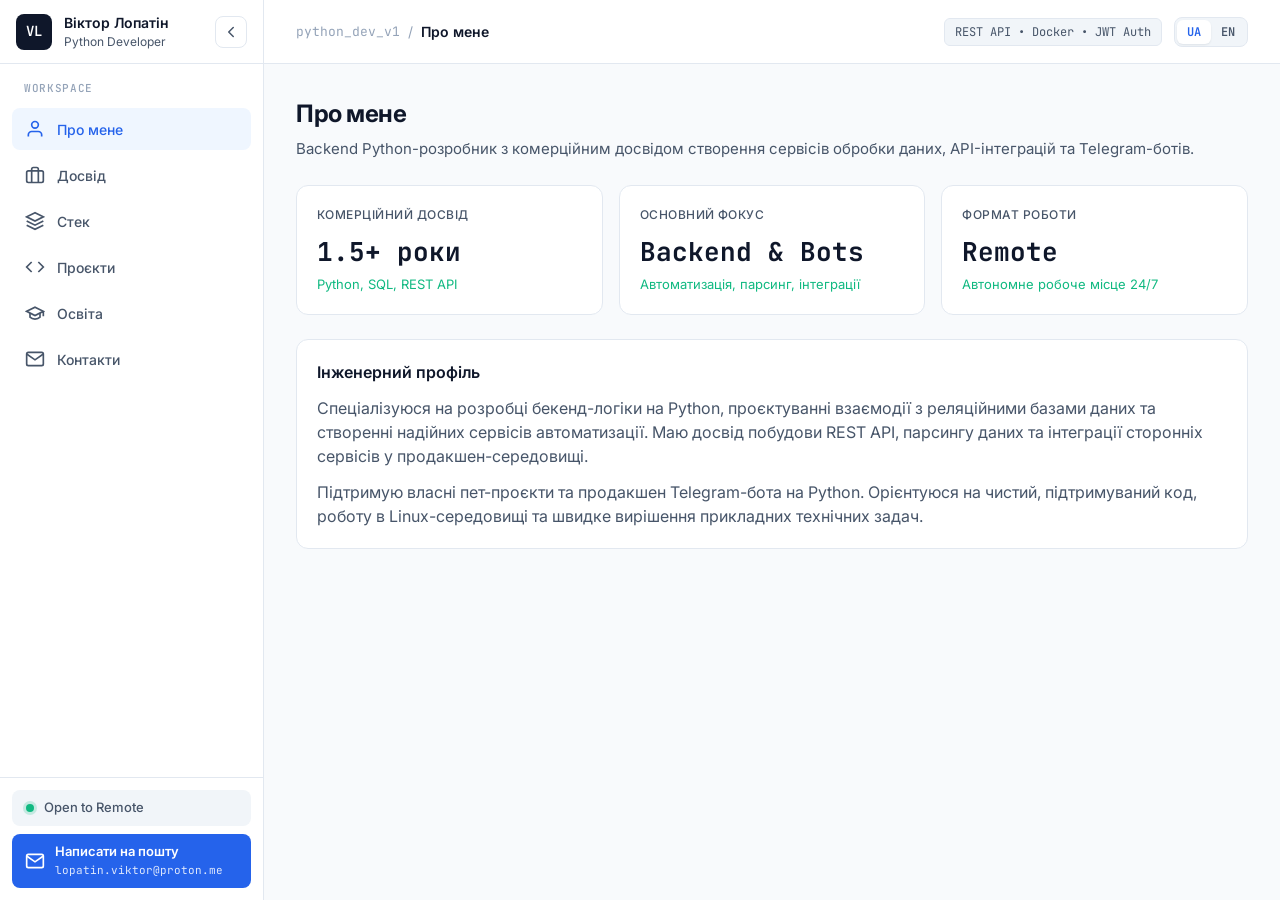
==== index.html @ fa0e1e38 "Add files via upload" ====
<!DOCTYPE html>
<html lang="uk">
<head>
  <meta charset="UTF-8">
  <meta name="viewport" content="width=device-width, initial-scale=1.0">
  <title>Віктор Лопатін — Python Developer</title>
  <link rel="preconnect" href="https://fonts.googleapis.com">
  <link rel="preconnect" href="https://fonts.gstatic.com" crossorigin>
  <link href="https://fonts.googleapis.com/css2?family=Inter:wght@400;500;600;700&family=JetBrains+Mono:wght@400;500&display=swap" rel="stylesheet">
  <link rel="stylesheet" href="style.css">
</head>
<body>
  <div class="app-layout">
    <!-- Затемнення фону при відкритому меню на мобільному -->
    <div class="sidebar-backdrop" id="sidebarBackdrop"></div>

    <!-- Бокова панель навігації (Sidebar) -->
    <aside class="sidebar" id="sidebar">
      <div class="sidebar-header">
        <div class="brand">
          <div class="brand-icon">VL</div>
          <div class="brand-info">
            <span class="brand-name" data-i18n="brand.name">Віктор Лопатін</span>
            <span class="brand-role" data-i18n="brand.role">Python Developer</span>
          </div>
        </div>
        <button class="toggle-btn" id="toggleSidebar" title="Згорнути / розгорнути меню" aria-label="Toggle sidebar">
          <svg width="18" height="18" viewBox="0 0 24 24" fill="none" stroke="currentColor" stroke-width="2" stroke-linecap="round" stroke-linejoin="round">
            <polyline points="15 18 9 12 15 6"></polyline>
          </svg>
        </button>
      </div>

      <nav class="sidebar-nav">
        <div class="nav-section-label">WORKSPACE</div>
        
        <a href="pages/about.html" class="nav-item active" data-page="pages/about.html" data-title-key="nav.about">
          <svg class="nav-icon" viewBox="0 0 24 24" fill="none" stroke="currentColor" stroke-width="2">
            <path d="M20 21v-2a4 4 0 0 0-4-4H8a4 4 0 0 0-4 4v2"></path>
            <circle cx="12" cy="7" r="4"></circle>
          </svg>
          <span class="nav-text" data-i18n="nav.about">Про мене</span>
        </a>

        <a href="pages/experience.html" class="nav-item" data-page="pages/experience.html" data-title-key="nav.experience">
          <svg class="nav-icon" viewBox="0 0 24 24" fill="none" stroke="currentColor" stroke-width="2">
            <rect x="2" y="7" width="20" height="14" rx="2" ry="2"></rect>
            <path d="M16 21V5a2 2 0 0 0-2-2h-4a2 2 0 0 0-2 2v16"></path>
          </svg>
          <span class="nav-text" data-i18n="nav.experience">Досвід</span>
        </a>

        <a href="pages/stack.html" class="nav-item" data-page="pages/stack.html" data-title-key="nav.stack">
          <svg class="nav-icon" viewBox="0 0 24 24" fill="none" stroke="currentColor" stroke-width="2">
            <polygon points="12 2 2 7 12 12 22 7 12 2"></polygon>
            <polyline points="2 17 12 22 22 17"></polyline>
            <polyline points="2 12 12 17 22 12"></polyline>
          </svg>
          <span class="nav-text" data-i18n="nav.stack">Стек</span>
        </a>

        <a href="pages/projects.html" class="nav-item" data-page="pages/projects.html" data-title-key="nav.projects">
          <svg class="nav-icon" viewBox="0 0 24 24" fill="none" stroke="currentColor" stroke-width="2">
            <polyline points="16 18 22 12 16 6"></polyline>
            <polyline points="8 6 2 12 8 18"></polyline>
          </svg>
          <span class="nav-text" data-i18n="nav.projects">Проєкти</span>
        </a>

        <a href="pages/education.html" class="nav-item" data-page="pages/education.html" data-title-key="nav.education">
          <svg class="nav-icon" viewBox="0 0 24 24" fill="none" stroke="currentColor" stroke-width="2">
            <path d="M22 10v6M2 10l10-5 10 5-10 5z"></path>
            <path d="M6 12v5c3 3 9 3 12 0v-5"></path>
          </svg>
          <span class="nav-text" data-i18n="nav.education">Освіта</span>
        </a>

        <a href="pages/contacts.html" class="nav-item" data-page="pages/contacts.html" data-title-key="nav.contacts">
          <svg class="nav-icon" viewBox="0 0 24 24" fill="none" stroke="currentColor" stroke-width="2">
            <path d="M4 4h16c1.1 0 2 .9 2 2v12c0 1.1-.9 2-2 2H4c-1.1 0-2-.9-2-2V6c0-1.1.9-2 2-2z"></path>
            <polyline points="22,6 12,13 2,6"></polyline>
          </svg>
          <span class="nav-text" data-i18n="nav.contacts">Контакти</span>
        </a>
      </nav>

      <div class="sidebar-footer">
        <div class="status-badge">
          <span class="status-dot"></span>
          <span class="nav-text" data-i18n="sidebar.status">Open to Remote</span>
        </div>

        <a href="mailto:lopatin.viktor@proton.me" class="email-cta" title="lopatin.viktor@proton.me">
          <svg class="nav-icon" viewBox="0 0 24 24" fill="none" stroke="currentColor" stroke-width="2">
            <path d="M4 4h16c1.1 0 2 .9 2 2v12c0 1.1-.9 2-2 2H4c-1.1 0-2-.9-2-2V6c0-1.1.9-2 2-2z"></path>
            <polyline points="22,6 12,13 2,6"></polyline>
          </svg>
          <div class="email-cta-text">
            <span class="email-cta-title" data-i18n="sidebar.emailBtn">Написати на пошту</span>
            <span class="email-cta-addr">lopatin.viktor@proton.me</span>
          </div>
        </a>
      </div>
    </aside>

    <!-- Основна робоча область -->
    <main class="main-wrapper">
      <header class="topbar">
        <div class="topbar-left">
          <button class="mobile-menu-btn" id="mobileMenuBtn" title="Меню" aria-label="Open menu">
            <svg width="20" height="20" viewBox="0 0 24 24" fill="none" stroke="currentColor" stroke-width="2" stroke-linecap="round" stroke-linejoin="round">
              <line x1="3" y1="6" x2="21" y2="6"></line>
              <line x1="3" y1="12" x2="21" y2="12"></line>
              <line x1="3" y1="18" x2="21" y2="18"></line>
            </svg>
          </button>

          <div class="breadcrumbs">
            <span class="crumb-root">python_dev_v1</span>
            <span class="crumb-sep">/</span>
            <span class="crumb-current" id="pageTitle">Про мене</span>
          </div>
        </div>

        <div class="topbar-actions">
          <span class="meta-tag" id="randomStackTag">Python • FastAPI • Kafka</span>
          <div class="lang-switcher" role="group" aria-label="Language switcher">
            <button class="lang-btn active" data-lang="uk">UA</button>
            <button class="lang-btn" data-lang="en">EN</button>
          </div>
        </div>
      </header>

      <div class="content-viewport">
        <div class="page-container" id="appContent"></div>
      </div>
    </main>
  </div>

  <script src="translations.js"></script>
  <script src="app.js"></script>
</body>
</html>
---- style.css ----
:root {
  --bg-app: #f8fafc;
  --bg-surface: #ffffff;
  --bg-subtle: #f1f5f9;
  --border-color: #e2e8f0;
  --text-primary: #0f172a;
  --text-secondary: #475569;
  --text-muted: #94a3b8;
  --accent: #2563eb;
  --accent-hover: #1d4ed8;
  --accent-light: #eff6ff;
  --success: #10b981;
  --sidebar-width: 264px;
  --sidebar-collapsed: 72px;
  --transition-speed: 0.3s;
  --ease-smooth: cubic-bezier(0.22, 1, 0.36, 1);
  --ease-fast-out: cubic-bezier(0.55, 0.05, 0.68, 0.19);
  --ease-long-in: cubic-bezier(0.16, 1, 0.3, 1);
}

* {
  box-sizing: border-box;
  margin: 0;
  padding: 0;
}

html,
body {
  font-family: 'Inter', -apple-system, BlinkMacSystemFont, sans-serif;
  background-color: var(--bg-app);
  color: var(--text-primary);
  line-height: 1.5;
  max-width: 100%;
  overflow-x: clip;
}

.app-layout {
  display: flex;
  min-height: 100vh;
  max-width: 100%;
}

.sidebar-backdrop {
  display: none;
}

/* --- SIDEBAR --- */
.sidebar {
  width: var(--sidebar-width);
  background: var(--bg-surface);
  border-right: 1px solid var(--border-color);
  display: flex;
  flex-direction: column;
  position: fixed;
  top: 0;
  left: 0;
  bottom: 0;
  z-index: 120;
  transition: width var(--transition-speed) var(--ease-smooth), transform var(--transition-speed) var(--ease-smooth);
  overflow: hidden;
}

.sidebar.collapsed {
  width: var(--sidebar-collapsed);
}

.sidebar-header {
  height: 64px;
  padding: 0 16px;
  display: flex;
  align-items: center;
  justify-content: space-between;
  border-bottom: 1px solid var(--border-color);
  transition: padding var(--transition-speed) var(--ease-smooth);
}

.sidebar.collapsed .sidebar-header {
  padding: 0;
  justify-content: center;
}

.brand {
  display: flex;
  align-items: center;
  gap: 12px;
  overflow: hidden;
  white-space: nowrap;
  max-width: 190px;
  opacity: 1;
  transition: max-width var(--transition-speed) var(--ease-smooth), opacity 0.2s ease;
}

.sidebar.collapsed .brand {
  max-width: 0;
  opacity: 0;
  pointer-events: none;
}

.brand-icon {
  min-width: 36px;
  height: 36px;
  border-radius: 8px;
  background: var(--text-primary);
  color: #fff;
  font-family: 'JetBrains Mono', monospace;
  font-weight: 600;
  font-size: 14px;
  display: flex;
  align-items: center;
  justify-content: center;
}

.brand-info {
  display: flex;
  flex-direction: column;
}

.brand-name {
  font-size: 14px;
  font-weight: 600;
  color: var(--text-primary);
}

.brand-role {
  font-size: 12px;
  color: var(--text-secondary);
}

.toggle-btn {
  min-width: 32px;
  width: 32px;
  height: 32px;
  border-radius: 8px;
  border: 1px solid var(--border-color);
  background: var(--bg-surface);
  color: var(--text-secondary);
  cursor: pointer;
  display: flex;
  align-items: center;
  justify-content: center;
  transition: background 0.2s ease, color 0.2s ease, transform var(--transition-speed) var(--ease-smooth);
}

.toggle-btn:hover {
  background: var(--bg-subtle);
  color: var(--text-primary);
}

.sidebar.collapsed .toggle-btn {
  transform: rotate(180deg);
}

/* --- NAVIGATION --- */
.sidebar-nav {
  padding: 16px 12px;
  flex: 1;
  display: flex;
  flex-direction: column;
  gap: 4px;
  overflow-y: auto;
}

.nav-section-label {
  font-family: 'JetBrains Mono', monospace;
  font-size: 11px;
  font-weight: 500;
  color: var(--text-muted);
  padding: 0 12px 8px;
  letter-spacing: 0.06em;
  white-space: nowrap;
  height: 24px;
  overflow: hidden;
  transition: opacity 0.2s ease, height 0.25s ease, padding 0.25s ease;
}

.sidebar.collapsed .nav-section-label {
  opacity: 0;
  height: 0;
  padding: 0;
}

.nav-item {
  display: flex;
  align-items: center;
  gap: 12px;
  height: 42px;
  padding: 0 13px;
  border-radius: 8px;
  color: var(--text-secondary);
  text-decoration: none;
  font-size: 14px;
  font-weight: 500;
  white-space: nowrap;
  transition: background 0.2s ease, color 0.2s ease, gap var(--transition-speed) var(--ease-smooth);
}

.sidebar.collapsed .nav-item {
  gap: 0;
  justify-content: center;
  padding: 0;
}

.nav-item:hover {
  background: var(--bg-subtle);
  color: var(--text-primary);
}

.nav-item.active {
  background: var(--accent-light);
  color: var(--accent);
}

.nav-icon {
  min-width: 20px;
  width: 20px;
  height: 20px;
  flex-shrink: 0;
}

.nav-text {
  overflow: hidden;
  max-width: 180px;
  opacity: 1;
  transition: max-width var(--transition-speed) var(--ease-smooth), opacity 0.2s ease;
}

.sidebar.collapsed .nav-text {
  max-width: 0;
  opacity: 0;
  pointer-events: none;
}

/* --- SIDEBAR FOOTER --- */
.sidebar-footer {
  padding: 12px;
  border-top: 1px solid var(--border-color);
  display: flex;
  flex-direction: column;
  gap: 8px;
}

.status-badge {
  display: flex;
  align-items: center;
  gap: 10px;
  height: 36px;
  padding: 0 14px;
  background: var(--bg-subtle);
  border-radius: 8px;
  font-size: 13px;
  font-weight: 500;
  color: var(--text-secondary);
  white-space: nowrap;
  transition: gap var(--transition-speed) var(--ease-smooth);
}

.sidebar.collapsed .status-badge {
  gap: 0;
  justify-content: center;
  padding: 0;
}

.status-dot {
  min-width: 8px;
  width: 8px;
  height: 8px;
  border-radius: 50%;
  background: var(--success);
  box-shadow: 0 0 0 3px rgba(16, 185, 129, 0.2);
  flex-shrink: 0;
}

.email-cta {
  display: flex;
  align-items: center;
  gap: 10px;
  padding: 10px 13px;
  background: var(--accent);
  color: #ffffff;
  text-decoration: none;
  border-radius: 8px;
  white-space: nowrap;
  transition: background 0.2s ease, gap var(--transition-speed) var(--ease-smooth);
}

.email-cta:hover {
  background: var(--accent-hover);
}

.sidebar.collapsed .email-cta {
  gap: 0;
  justify-content: center;
  padding: 0;
  height: 42px;
}

.email-cta-text {
  display: flex;
  flex-direction: column;
  overflow: hidden;
  max-width: 190px;
  opacity: 1;
  transition: max-width var(--transition-speed) var(--ease-smooth), opacity 0.2s ease;
}

.sidebar.collapsed .email-cta-text {
  max-width: 0;
  opacity: 0;
  pointer-events: none;
}

.email-cta-title {
  font-size: 13px;
  font-weight: 600;
  line-height: 1.2;
}

.email-cta-addr {
  font-family: 'JetBrains Mono', monospace;
  font-size: 11px;
  opacity: 0.85;
  margin-top: 2px;
}

/* --- MAIN CONTENT & TOPBAR --- */
.main-wrapper {
  flex: 1;
  min-width: 0;
  max-width: 100%;
  margin-left: var(--sidebar-width);
  display: flex;
  flex-direction: column;
  transition: margin-left var(--transition-speed) var(--ease-smooth);
}

.sidebar.collapsed ~ .main-wrapper {
  margin-left: var(--sidebar-collapsed);
}

.topbar {
  height: 64px;
  background: rgba(255, 255, 255, 0.9);
  backdrop-filter: blur(8px);
  border-bottom: 1px solid var(--border-color);
  padding: 0 32px;
  display: flex;
  align-items: center;
  justify-content: space-between;
  gap: 12px;
  position: sticky;
  top: 0;
  z-index: 50;
}

.topbar-left {
  display: flex;
  align-items: center;
  gap: 10px;
  min-width: 0;
}

.mobile-menu-btn {
  display: none;
  min-width: 36px;
  width: 36px;
  height: 36px;
  border-radius: 8px;
  border: 1px solid var(--border-color);
  background: var(--bg-surface);
  color: var(--text-primary);
  cursor: pointer;
  align-items: center;
  justify-content: center;
  flex-shrink: 0;
}

.mobile-menu-btn:hover {
  background: var(--bg-subtle);
}

.breadcrumbs {
  display: flex;
  align-items: center;
  gap: 8px;
  font-size: 14px;
  min-width: 0;
}

.crumb-root {
  font-family: 'JetBrains Mono', monospace;
  color: var(--text-muted);
  font-size: 13px;
  flex-shrink: 0;
}

.crumb-sep {
  color: var(--text-muted);
  flex-shrink: 0;
}

.crumb-current {
  font-weight: 600;
  color: var(--text-primary);
  white-space: nowrap;
  overflow: hidden;
  text-overflow: ellipsis;
}

.topbar-actions {
  display: flex;
  align-items: center;
  gap: 12px;
  flex-shrink: 0;
}

/* Плавний вжух-вжууух для плашки скілів */
.meta-tag {
  font-family: 'JetBrains Mono', monospace;
  font-size: 12px;
  padding: 4px 10px;
  background: var(--bg-subtle);
  border: 1px solid var(--border-color);
  border-radius: 6px;
  color: var(--text-secondary);
  white-space: nowrap;
  opacity: 1;
  transform: translateX(0) scale(1);
  transition: opacity 0.52s var(--ease-long-in), transform 0.58s var(--ease-long-in);
  will-change: opacity, transform;
}

.meta-tag.tag-fading {
  opacity: 0;
  transform: translateX(-12px) scale(0.97);
  transition: opacity 0.18s var(--ease-fast-out), transform 0.2s var(--ease-fast-out);
}

.meta-tag.tag-prepare {
  opacity: 0;
  transform: translateX(14px) scale(0.97);
  transition: none;
}

/* --- LANGUAGE SWITCHER --- */
.lang-switcher {
  display: inline-flex;
  background: var(--bg-subtle);
  border: 1px solid var(--border-color);
  border-radius: 8px;
  padding: 2px;
  flex-shrink: 0;
}

.lang-btn {
  font-family: 'JetBrains Mono', monospace;
  font-size: 12px;
  font-weight: 600;
  padding: 4px 10px;
  border: none;
  border-radius: 6px;
  background: transparent;
  color: var(--text-secondary);
  cursor: pointer;
  transition: all 0.2s ease;
}

.lang-btn:hover {
  color: var(--text-primary);
}

.lang-btn.active {
  background: var(--bg-surface);
  color: var(--accent);
  box-shadow: 0 1px 2px rgba(15, 23, 42, 0.08);
}

.content-viewport {
  padding: 32px;
  max-width: 1120px;
  width: 100%;
  min-width: 0;
  margin: 0 auto;
}

/* Плавна анімація переходу між сторінками: швидкий "вжух" на вихід, довгий м'який "вжууух" на вхід */
.page-container {
  width: 100%;
  max-width: 100%;
  opacity: 1;
  transform: translateX(0);
  transition: opacity 0.52s var(--ease-long-in), transform 0.62s var(--ease-long-in);
  will-change: opacity, transform;
}

.page-container.page-exit {
  opacity: 0;
  transform: translateX(-14px);
  transition: opacity 0.18s var(--ease-fast-out), transform 0.2s var(--ease-fast-out);
}

.page-container.page-enter {
  opacity: 0;
  transform: translateX(16px);
  transition: none;
}

/* --- DASHBOARD UI COMPONENTS --- */
.page-header {
  margin-bottom: 24px;
}

.page-header h1 {
  font-size: 24px;
  font-weight: 700;
  letter-spacing: -0.02em;
  margin-bottom: 6px;
  overflow-wrap: anywhere;
}

.page-header p {
  color: var(--text-secondary);
  font-size: 15px;
  overflow-wrap: anywhere;
}

.kpi-grid {
  display: grid;
  grid-template-columns: repeat(auto-fit, minmax(220px, 1fr));
  gap: 16px;
  margin-bottom: 24px;
}

.card {
  background: var(--bg-surface);
  border: 1px solid var(--border-color);
  border-radius: 12px;
  padding: 20px;
  min-width: 0;
  max-width: 100%;
  overflow-wrap: anywhere;
}

.card.placeholder-card {
  border-style: dashed;
  background: #fcfdff;
}

.kpi-label {
  font-size: 12px;
  font-weight: 500;
  color: var(--text-secondary);
  text-transform: uppercase;
  letter-spacing: 0.04em;
  margin-bottom: 8px;
}

.kpi-value {
  font-family: 'JetBrains Mono', monospace;
  font-size: 26px;
  font-weight: 700;
  color: var(--text-primary);
}

.kpi-sub {
  font-size: 13px;
  color: var(--success);
  margin-top: 4px;
}

.grid-2 {
  display: grid;
  grid-template-columns: repeat(auto-fit, minmax(300px, 1fr));
  gap: 20px;
}

.card-title {
  font-size: 16px;
  font-weight: 600;
  margin-bottom: 12px;
  display: flex;
  align-items: center;
  justify-content: space-between;
  gap: 8px;
  flex-wrap: wrap;
}

.badge {
  font-family: 'JetBrains Mono', monospace;
  font-size: 11px;
  padding: 3px 8px;
  border-radius: 6px;
  background: var(--accent-light);
  color: var(--accent);
  font-weight: 500;
  max-width: 100%;
}

.badge.live {
  background: #ecfdf5;
  color: #059669;
}

.status-note {
  margin-top: 14px;
  padding-top: 12px;
  border-top: 1px solid var(--border-color);
  font-family: 'JetBrains Mono', monospace;
  font-size: 12px;
  color: var(--text-muted);
}

.tag-list {
  display: flex;
  flex-wrap: wrap;
  gap: 8px;
  margin-top: 12px;
}

.skill-tag {
  font-size: 13px;
  padding: 5px 12px;
  background: var(--bg-subtle);
  border: 1px solid var(--border-color);
  border-radius: 6px;
  color: var(--text-primary);
  font-weight: 500;
  max-width: 100%;
  overflow-wrap: anywhere;
}

/* --- МОБІЛЬНА АДАПТАЦІЯ --- */
@media (max-width: 768px) {
  .meta-tag,
  .crumb-root,
  .crumb-sep,
  .toggle-btn {
    display: none;
  }

  .mobile-menu-btn {
    display: flex;
  }

  /* На мобілках сайдбар завжди розгорнутий по ширині та прихований за межами екрану */
  .sidebar,
  .sidebar.collapsed {
    width: min(280px, 82vw);
    transform: translateX(-100%);
    box-shadow: 0 10px 30px rgba(15, 23, 42, 0.14);
  }

  .sidebar.mobile-open,
  .sidebar.collapsed.mobile-open {
    transform: translateX(0);
  }

  /* Повертаємо нормальний вигляд елементів усередині мобільного меню навіть якщо до цього було .collapsed */
  .sidebar.collapsed .brand {
    max-width: 190px;
    opacity: 1;
    pointer-events: auto;
  }

  .sidebar.collapsed .nav-section-label {
    opacity: 1;
    height: 24px;
    padding: 0 12px 8px;
  }

  .sidebar.collapsed .nav-item {
    gap: 12px;
    justify-content: flex-start;
    padding: 0 13px;
  }

  .sidebar.collapsed .nav-text {
    max-width: 180px;
    opacity: 1;
    pointer-events: auto;
  }

  .sidebar.collapsed .status-badge {
    gap: 10px;
    justify-content: flex-start;
    padding: 0 14px;
  }

  .sidebar.collapsed .email-cta {
    gap: 10px;
    justify-content: flex-start;
    padding: 10px 13px;
    height: auto;
  }

  .sidebar.collapsed .email-cta-text {
    max-width: 190px;
    opacity: 1;
    pointer-events: auto;
  }

  .sidebar-backdrop {
    display: block;
    position: fixed;
    inset: 0;
    background: rgba(15, 23, 42, 0.35);
    backdrop-filter: blur(2px);
    z-index: 110;
    opacity: 0;
    pointer-events: none;
    transition: opacity 0.25s ease;
  }

  .sidebar-backdrop.active {
    opacity: 1;
    pointer-events: auto;
  }

  .main-wrapper,
  .sidebar.collapsed ~ .main-wrapper {
    margin-left: 0;
  }

  .topbar {
    padding: 0 14px;
  }

  .content-viewport {
    padding: 18px 14px;
  }

  .kpi-grid,
  .grid-2 {
    grid-template-columns: 1fr;
    gap: 14px;
  }

  .card {
    padding: 16px;
  }

  .page-header h1 {
    font-size: 21px;
  }
}
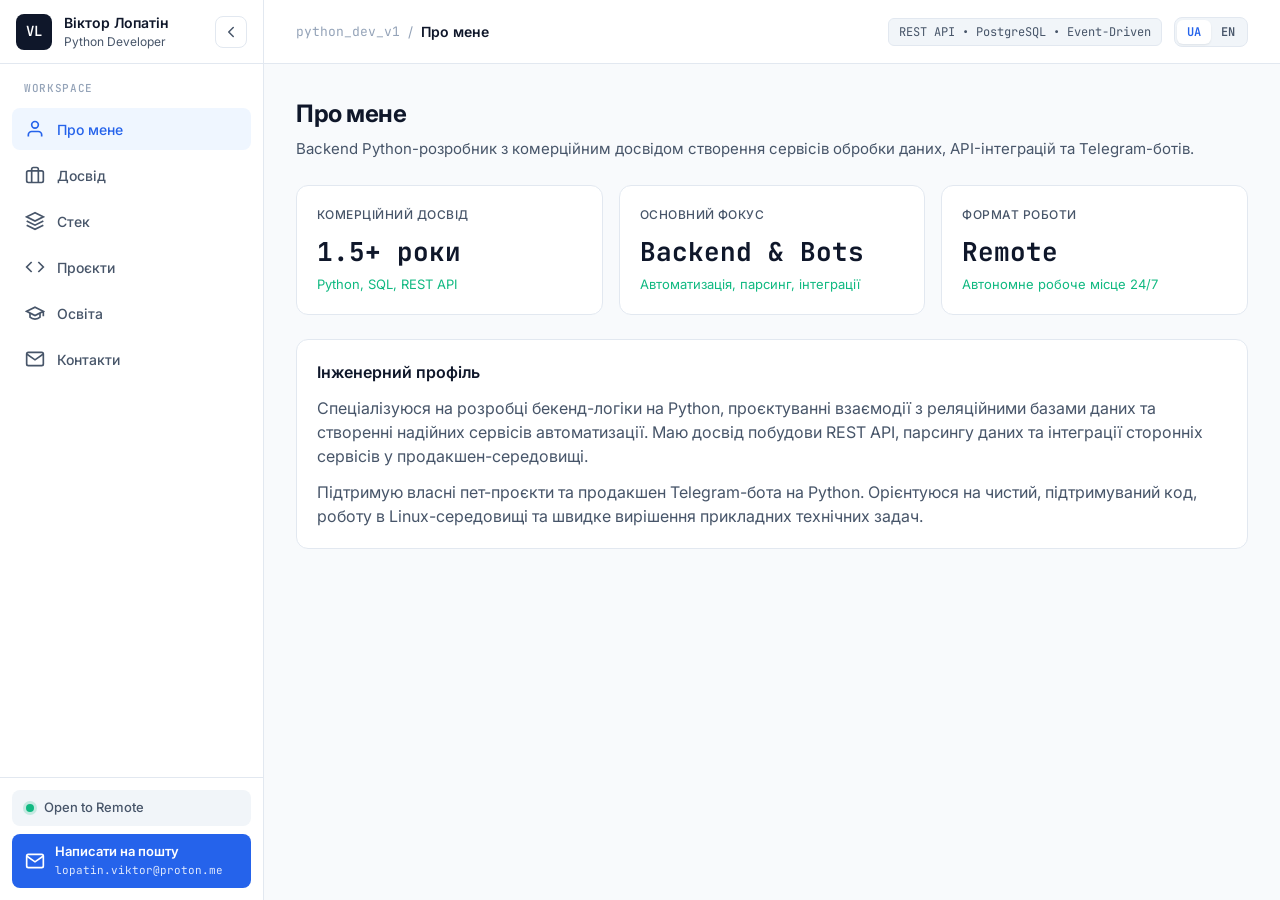
==== commit 422c30a2: "Fix title spelling in index.html" ====
--- a/index.html
+++ b/index.html
@@ -3,7 +3,7 @@
 <head>
   <meta charset="UTF-8">
   <meta name="viewport" content="width=device-width, initial-scale=1.0">
-  <title>Віктор Лопатін — Python Developer</title>
+  <title>Viktor Lopatin — Python Developer</title>
   <link rel="preconnect" href="https://fonts.googleapis.com">
   <link rel="preconnect" href="https://fonts.gstatic.com" crossorigin>
   <link href="https://fonts.googleapis.com/css2?family=Inter:wght@400;500;600;700&family=JetBrains+Mono:wght@400;500&display=swap" rel="stylesheet">
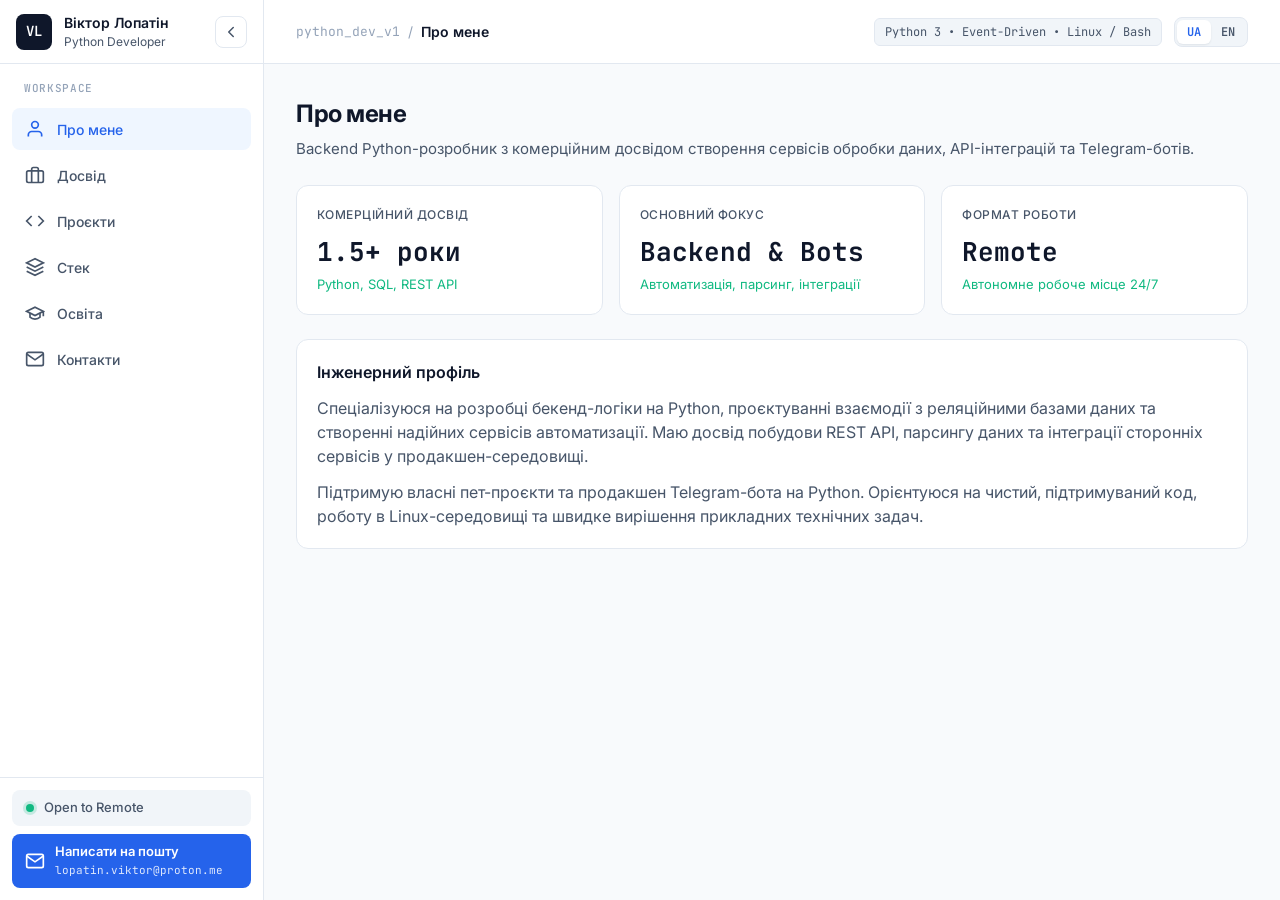
==== commit e50fdb69: "feat: Add project stack preview feature with new styles and scripts - Introduced a new image for Lit" ====
--- a/index.html
+++ b/index.html
@@ -8,6 +8,7 @@
   <link rel="preconnect" href="https://fonts.gstatic.com" crossorigin>
   <link href="https://fonts.googleapis.com/css2?family=Inter:wght@400;500;600;700&family=JetBrains+Mono:wght@400;500&display=swap" rel="stylesheet">
   <link rel="stylesheet" href="style.css">
+  <link rel="stylesheet" href="project-stack-preview.css"> 
 </head>
 <body>
   <div class="app-layout">
@@ -50,6 +51,14 @@
           <span class="nav-text" data-i18n="nav.experience">Досвід</span>
         </a>
 
+        <a href="pages/projects.html" class="nav-item" data-page="pages/projects.html" data-title-key="nav.projects">
+          <svg class="nav-icon" viewBox="0 0 24 24" fill="none" stroke="currentColor" stroke-width="2">
+            <polyline points="16 18 22 12 16 6"></polyline>
+            <polyline points="8 6 2 12 8 18"></polyline>
+          </svg>
+          <span class="nav-text" data-i18n="nav.projects">Проєкти</span>
+        </a>
+
         <a href="pages/stack.html" class="nav-item" data-page="pages/stack.html" data-title-key="nav.stack">
           <svg class="nav-icon" viewBox="0 0 24 24" fill="none" stroke="currentColor" stroke-width="2">
             <polygon points="12 2 2 7 12 12 22 7 12 2"></polygon>
@@ -57,14 +66,6 @@
             <polyline points="2 12 12 17 22 12"></polyline>
           </svg>
           <span class="nav-text" data-i18n="nav.stack">Стек</span>
-        </a>
-
-        <a href="pages/projects.html" class="nav-item" data-page="pages/projects.html" data-title-key="nav.projects">
-          <svg class="nav-icon" viewBox="0 0 24 24" fill="none" stroke="currentColor" stroke-width="2">
-            <polyline points="16 18 22 12 16 6"></polyline>
-            <polyline points="8 6 2 12 8 18"></polyline>
-          </svg>
-          <span class="nav-text" data-i18n="nav.projects">Проєкти</span>
         </a>
 
         <a href="pages/education.html" class="nav-item" data-page="pages/education.html" data-title-key="nav.education">
@@ -138,6 +139,8 @@
   </div>
 
   <script src="translations.js"></script>
+  <script src="projects-data.js"></script>
   <script src="app.js"></script>
+  <script src="project-stack-preview.js"></script>
 </body>
 </html>
--- a/style.css
+++ b/style.css
@@ -628,6 +628,203 @@
   overflow-wrap: anywhere;
 }
 
+/* --- PROJECTS GRID & CARDS --- */
+.projects-grid {
+  display: grid;
+  grid-template-columns: repeat(auto-fill, minmax(300px, 1fr));
+  gap: 20px;
+}
+
+.project-card {
+  background: var(--bg-surface);
+  border: 1px solid var(--border-color);
+  border-radius: 12px;
+  overflow: hidden;
+  display: flex;
+  flex-direction: column;
+  cursor: pointer;
+  transition: transform 0.25s var(--ease-smooth), border-color 0.2s ease, box-shadow 0.25s ease;
+}
+
+.project-card:hover {
+  transform: translateY(-3px);
+  border-color: #cbd5e1;
+  box-shadow: 0 10px 24px rgba(15, 23, 42, 0.06);
+}
+
+.project-thumb {
+  width: 100%;
+  height: 170px;
+  background: var(--bg-subtle);
+  border-bottom: 1px solid var(--border-color);
+  display: flex;
+  align-items: center;
+  justify-content: center;
+  overflow: hidden;
+}
+
+.project-thumb img {
+  width: 100%;
+  height: 100%;
+  object-fit: cover;
+  display: block;
+}
+
+.project-thumb-placeholder {
+  font-family: 'JetBrains Mono', monospace;
+  font-size: 12px;
+  color: var(--text-muted);
+  padding: 12px;
+  text-align: center;
+}
+
+.project-body {
+  padding: 18px 20px 20px;
+  display: flex;
+  flex-direction: column;
+  flex: 1;
+  gap: 10px;
+}
+
+.project-title {
+  font-size: 17px;
+  font-weight: 600;
+  color: var(--text-primary);
+}
+
+.project-desc {
+  font-size: 14px;
+  color: var(--text-secondary);
+  line-height: 1.5;
+  flex: 1;
+  overflow-wrap: anywhere;
+}
+
+.project-card .tag-list {
+  margin-top: 6px;
+}
+
+/* --- PROJECT DETAIL VIEW --- */
+.project-detail-top {
+  display: flex;
+  align-items: center;
+  justify-content: space-between;
+  gap: 12px;
+  flex-wrap: wrap;
+  margin-bottom: 20px;
+}
+
+.back-btn {
+  display: inline-flex;
+  align-items: center;
+  gap: 6px;
+  padding: 8px 14px;
+  border-radius: 8px;
+  border: 1px solid var(--border-color);
+  background: var(--bg-surface);
+  color: var(--text-primary);
+  font-size: 14px;
+  font-weight: 500;
+  cursor: pointer;
+  transition: background 0.2s ease, border-color 0.2s ease;
+}
+
+.back-btn:hover {
+  background: var(--bg-subtle);
+}
+
+.project-links {
+  display: flex;
+  gap: 10px;
+  flex-wrap: wrap;
+}
+
+.link-pill {
+  display: inline-flex;
+  align-items: center;
+  gap: 6px;
+  padding: 8px 14px;
+  border-radius: 8px;
+  font-size: 13px;
+  font-weight: 600;
+  text-decoration: none;
+  background: var(--accent);
+  color: #ffffff;
+  transition: background 0.2s ease;
+}
+
+.link-pill:hover {
+  background: var(--accent-hover);
+}
+
+.link-pill.secondary {
+  background: var(--bg-surface);
+  color: var(--text-primary);
+  border: 1px solid var(--border-color);
+}
+
+.link-pill.secondary:hover {
+  background: var(--bg-subtle);
+}
+
+.project-hero-split {
+  display: grid;
+  grid-template-columns: minmax(260px, 340px) 1fr;
+  gap: 24px;
+  align-items: center;
+  padding-bottom: 20px;
+  border-bottom: 1px solid var(--border-color);
+}
+
+.project-hero-split.no-image {
+  grid-template-columns: 1fr;
+}
+
+.project-detail-img {
+  width: 100%;
+  max-height: 240px;
+  object-fit: cover;
+  border-radius: 10px;
+  border: 1px solid var(--border-color);
+  display: block;
+}
+
+.project-overview-box {
+  display: flex;
+  flex-direction: column;
+  gap: 8px;
+}
+
+.project-overview-label {
+  font-family: 'JetBrains Mono', monospace;
+  font-size: 11px;
+  font-weight: 600;
+  text-transform: uppercase;
+  letter-spacing: 0.06em;
+  color: var(--accent);
+}
+
+.project-overview-text {
+  color: var(--text-secondary);
+  font-size: 15px;
+  line-height: 1.65;
+  max-width: 62ch;
+}
+
+.project-detail-below {
+  padding-top: 18px;
+}
+
+.highlights-list {
+  padding-left: 20px;
+  color: var(--text-secondary);
+  font-size: 14px;
+  display: flex;
+  flex-direction: column;
+  gap: 8px;
+  margin-top: 8px;
+}
+
 /* --- МОБІЛЬНА АДАПТАЦІЯ --- */
 @media (max-width: 768px) {
   .meta-tag,
@@ -729,11 +926,21 @@
   }
 
   .kpi-grid,
-  .grid-2 {
+  .grid-2,
+  .projects-grid,
+  .project-hero-split {
     grid-template-columns: 1fr;
     gap: 14px;
   }
 
+  .project-thumb {
+    height: 150px;
+  }
+
+  .project-detail-img {
+    max-height: 220px;
+  }
+
   .card {
     padding: 16px;
   }
@@ -741,4 +948,15 @@
   .page-header h1 {
     font-size: 21px;
   }
+}
+
+.card {
+  background: var(--bg-surface);
+  border: 1px solid var(--border-color);
+  border-radius: 12px;
+  padding: 20px;
+  min-width: 0;
+  max-width: 100%;
+  overflow: visible;
+  overflow-wrap: anywhere;
 }
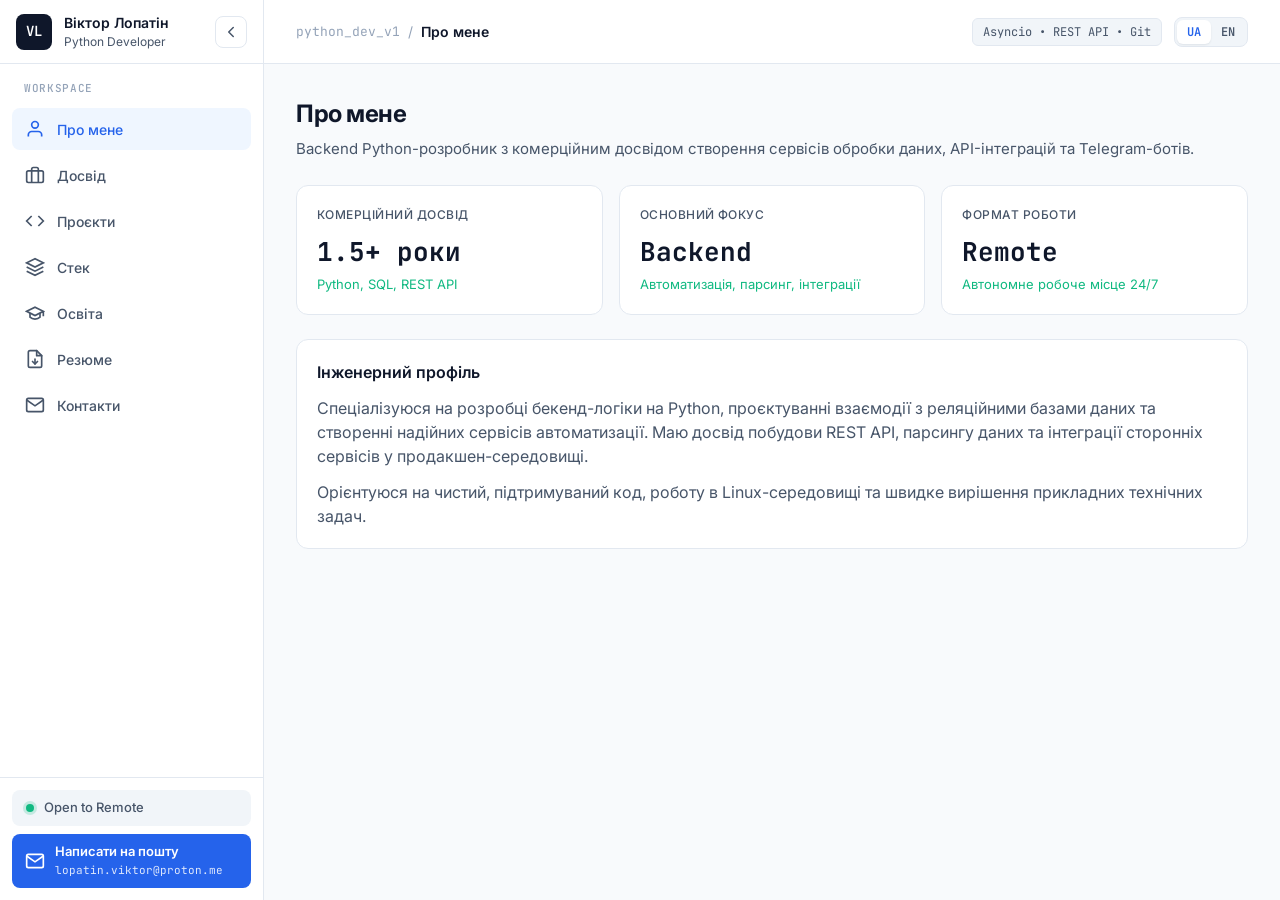
==== commit 6d343879: "feat: Add resume section with download and preview options in both Ukrainian and English" ====
--- a/index.html
+++ b/index.html
@@ -76,6 +76,16 @@
           <span class="nav-text" data-i18n="nav.education">Освіта</span>
         </a>
 
+        <a href="#resume" class="nav-item" data-page="pages/resume.html" data-title-key="nav.resume">
+          <svg class="nav-icon" viewBox="0 0 24 24" fill="none" stroke="currentColor" stroke-width="2" stroke-linecap="round" stroke-linejoin="round">
+            <path d="M14 2H6a2 2 0 0 0-2 2v16a2 2 0 0 0 2 2h12a2 2 0 0 0 2-2V8z"></path>
+            <polyline points="14 2 14 8 20 8"></polyline>
+            <path d="M12 18v-6"></path>
+            <path d="m9 15 3 3 3-3"></path>
+          </svg>
+          <span class="nav-text" data-i18n="nav.resume">Резюме</span>
+        </a>
+
         <a href="pages/contacts.html" class="nav-item" data-page="pages/contacts.html" data-title-key="nav.contacts">
           <svg class="nav-icon" viewBox="0 0 24 24" fill="none" stroke="currentColor" stroke-width="2">
             <path d="M4 4h16c1.1 0 2 .9 2 2v12c0 1.1-.9 2-2 2H4c-1.1 0-2-.9-2-2V6c0-1.1.9-2 2-2z"></path>
@@ -123,6 +133,8 @@
           </div>
         </div>
 
+        
+
         <div class="topbar-actions">
           <span class="meta-tag" id="randomStackTag">Python • FastAPI • Kafka</span>
           <div class="lang-switcher" role="group" aria-label="Language switcher">
--- a/style.css
+++ b/style.css
@@ -950,13 +950,16 @@
   }
 }
 
-.card {
-  background: var(--bg-surface);
-  border: 1px solid var(--border-color);
-  border-radius: 12px;
-  padding: 20px;
-  min-width: 0;
-  max-width: 100%;
-  overflow: visible;
-  overflow-wrap: anywhere;
+/* --- RESUME PAGE --- */
+.resume-card {
+  display: flex;
+  flex-direction: column;
+  justify-content: space-between;
+  gap: 14px;
+}
+
+.resume-actions {
+  display: flex;
+  flex-wrap: wrap;
+  gap: 10px;
 }
--- a/project-stack-preview.css
+++ b/project-stack-preview.css
@@ -0,0 +1,513 @@
+/* --- STACKED CARDS PREVIEW (НА СТОРІНЦІ ПРОЄКТУ) --- */
+.project-stack-wrap {
+  position: relative;
+  width: 100%;
+  height: 224px;
+  padding: 12px 18px 14px 14px;
+  cursor: pointer;
+  user-select: none;
+  isolation: isolate;
+}
+
+.project-stack-wrap.is-animating {
+  pointer-events: none;
+}
+
+.project-stack-layer {
+  position: absolute;
+  inset: 12px 18px 14px 14px;
+  border-radius: 12px;
+  border: 1px solid #cbd5e1;
+  background: var(--bg-surface);
+  box-shadow: 0 8px 20px rgba(15, 23, 42, 0.1);
+  overflow: hidden;
+  transform-origin: center 75%;
+  display: flex;
+  align-items: center;
+  justify-content: center;
+  transition:
+    transform 0.34s var(--ease-smooth),
+    box-shadow 0.34s ease,
+    border-color 0.25s ease,
+    opacity 0.28s ease;
+}
+
+.project-stack-layer.layer-back-2 {
+  background: #e2e8f0;
+  border-color: #94a3b8;
+  z-index: 1;
+  box-shadow: 0 10px 24px rgba(15, 23, 42, 0.14);
+}
+
+.project-stack-layer.layer-back-1 {
+  background: #f1f5f9;
+  border-color: #cbd5e1;
+  z-index: 2;
+  box-shadow: 0 8px 20px rgba(15, 23, 42, 0.12);
+}
+
+.project-stack-layer.layer-front {
+  z-index: 3;
+  border-color: #94a3b8;
+  box-shadow: 0 12px 26px rgba(15, 23, 42, 0.16);
+}
+
+.project-stack-layer img,
+.project-stack-layer video {
+  width: 100%;
+  height: 100%;
+  object-fit: cover;
+  display: block;
+  pointer-events: none;
+}
+
+.project-stack-layer.is-empty-card::before {
+  content: "";
+  position: absolute;
+  top: 14px;
+  left: 16px;
+  width: 46%;
+  height: 8px;
+  border-radius: 999px;
+  background: rgba(100, 116, 139, 0.22);
+  box-shadow: 0 16px 0 rgba(100, 116, 139, 0.14);
+}
+
+.psp-video-tag {
+  position: absolute;
+  top: 10px;
+  left: 10px;
+  z-index: 4;
+  font-family: 'JetBrains Mono', monospace;
+  font-size: 10px;
+  font-weight: 600;
+  padding: 3px 7px;
+  border-radius: 5px;
+  background: rgba(15, 23, 42, 0.82);
+  color: #ffffff;
+  letter-spacing: 0.04em;
+  pointer-events: none;
+}
+
+@keyframes stackDropIn {
+  0% {
+    opacity: 0;
+    transform:
+      translate3d(var(--drop-x, 0px), -95px, 0)
+      rotate(var(--drop-rot, 0deg))
+      scale(0.92);
+  }
+  68% {
+    opacity: 1;
+    transform:
+      translate3d(var(--rest-x, 0px), 6px, 0)
+      rotate(var(--rest-rot, 0deg))
+      scale(1.01);
+  }
+  100% {
+    opacity: 1;
+    transform:
+      translate3d(var(--rest-x, 0px), var(--rest-y, 0px), 0)
+      rotate(var(--rest-rot, 0deg))
+      scale(1);
+  }
+}
+
+.project-stack-wrap.is-dropping .project-stack-layer {
+  animation: stackDropIn 0.68s var(--ease-long-in) both;
+}
+
+.project-stack-wrap.is-dropping .layer-back-2 { animation-delay: 0.02s; }
+.project-stack-wrap.is-dropping .layer-back-1 { animation-delay: 0.09s; }
+.project-stack-wrap.is-dropping .layer-front  { animation-delay: 0.16s; }
+
+.project-stack-wrap:not(.is-animating):hover .layer-front {
+  transform:
+    translate3d(calc(var(--rest-x, 0px) - 2px), calc(var(--rest-y, 0px) - 3px), 0)
+    rotate(calc(var(--rest-rot, 0deg) * 0.6)) !important;
+  border-color: var(--accent);
+}
+
+.project-stack-wrap:not(.is-animating):hover .layer-back-1 {
+  transform:
+    translate3d(calc(var(--rest-x, 0px) * 1.35), calc(var(--rest-y, 0px) * 1.3), 0)
+    rotate(calc(var(--rest-rot, 0deg) * 1.35)) !important;
+}
+
+.project-stack-wrap:not(.is-animating):hover .layer-back-2 {
+  transform:
+    translate3d(calc(var(--rest-x, 0px) * 1.45), calc(var(--rest-y, 0px) * 1.4), 0)
+    rotate(calc(var(--rest-rot, 0deg) * 1.45)) !important;
+}
+
+.project-stack-hint {
+  position: absolute;
+  right: 26px;
+  bottom: 22px;
+  z-index: 5;
+  font-family: 'JetBrains Mono', monospace;
+  font-size: 11px;
+  padding: 4px 9px;
+  border-radius: 6px;
+  background: rgba(15, 23, 42, 0.82);
+  color: #ffffff;
+  backdrop-filter: blur(4px);
+  pointer-events: none;
+  transition: transform 0.2s ease, opacity 0.2s ease;
+}
+
+.project-stack-wrap:hover .project-stack-hint {
+  transform: translateY(-2px);
+}
+
+/* --- КАРТИНКА САМА ПО СОБІ В СТОПЦІ (БЕЗ ФІКСОВАНОЇ РАМКИ) --- */
+.psp-modal {
+  position: fixed;
+  inset: 0;
+  z-index: 300;
+  display: flex;
+  flex-direction: column;
+  align-items: center;
+  justify-content: center;
+  gap: 16px;
+  padding: 20px;
+  background: rgba(15, 23, 42, 0.78);
+  backdrop-filter: blur(8px);
+  opacity: 0;
+  visibility: hidden;
+  pointer-events: none;
+  transition: opacity 0.2s ease, visibility 0.2s ease;
+}
+
+.psp-modal.is-open {
+  opacity: 1;
+  visibility: visible;
+  pointer-events: auto;
+}
+
+.psp-floating-topbar {
+  width: min(860px, 92vw);
+  display: flex;
+  align-items: center;
+  justify-content: space-between;
+  gap: 12px;
+  z-index: 10;
+}
+
+.psp-modal-meta {
+  display: inline-flex;
+  align-items: center;
+  gap: 10px;
+  padding: 6px 12px;
+  border-radius: 999px;
+  background: rgba(255, 255, 255, 0.14);
+  border: 1px solid rgba(255, 255, 255, 0.2);
+  backdrop-filter: blur(10px);
+  min-width: 0;
+}
+
+.psp-modal-counter {
+  font-family: 'JetBrains Mono', monospace;
+  font-size: 12px;
+  font-weight: 600;
+  padding: 2px 8px;
+  border-radius: 999px;
+  background: var(--accent);
+  color: #ffffff;
+  flex-shrink: 0;
+}
+
+.psp-modal-title {
+  font-size: 13px;
+  font-weight: 500;
+  color: #f8fafc;
+  overflow: hidden;
+  text-overflow: ellipsis;
+  white-space: nowrap;
+}
+
+.psp-modal-close {
+  width: 38px;
+  height: 38px;
+  border-radius: 999px;
+  border: 1px solid rgba(255, 255, 255, 0.24);
+  background: rgba(255, 255, 255, 0.14);
+  backdrop-filter: blur(10px);
+  color: #ffffff;
+  font-size: 20px;
+  line-height: 1;
+  cursor: pointer;
+  display: inline-flex;
+  align-items: center;
+  justify-content: center;
+  flex-shrink: 0;
+  transition: background 0.2s ease, transform 0.2s ease;
+}
+
+.psp-modal-close:hover {
+  background: rgba(255, 255, 255, 0.26);
+  transform: scale(1.06);
+}
+
+/* Простір для стопки без фіксованої рамки */
+.psp-deck-stage {
+  position: relative;
+  width: min(960px, 94vw);
+  height: min(68vh, 560px);
+  display: flex;
+  align-items: center;
+  justify-content: center;
+  overflow: visible;
+}
+
+/* Контейнер підлаштовується під розмір поточної картки */
+.psp-deck-stack {
+  position: relative;
+  display: inline-flex;
+  align-items: center;
+  justify-content: center;
+  max-width: calc(100% - 116px);
+  max-height: 100%;
+}
+
+/* Кожна картка — без жорстких рамок і фонів, лише сама картинка/відео із заокругленням */
+.psp-stack-card {
+  position: absolute;
+  display: inline-flex;
+  align-items: center;
+  justify-content: center;
+  border-radius: 16px;
+  overflow: hidden;
+  transform-origin: center 75%;
+  will-change: transform, opacity;
+  backface-visibility: hidden;
+  transition:
+    transform 0.4s var(--ease-smooth),
+    opacity 0.32s ease;
+}
+
+/* Активна картка задає природний розмір стопки */
+.psp-stack-card.pos-front {
+  position: relative;
+  z-index: 4;
+  opacity: 1;
+  pointer-events: auto;
+}
+
+/* Задні картки розтягуються під розмір активної і нахиляються в різні боки */
+.psp-stack-card.pos-back-1 {
+  position: absolute;
+  inset: 0;
+  z-index: 3;
+  opacity: 0.9;
+  pointer-events: none;
+}
+
+.psp-stack-card.pos-back-2 {
+  position: absolute;
+  inset: 0;
+  z-index: 2;
+  opacity: 0.78;
+  pointer-events: none;
+}
+
+.psp-stack-card.pos-deep {
+  position: absolute;
+  inset: 0;
+  z-index: 1;
+  opacity: 0;
+  pointer-events: none;
+}
+
+.psp-stack-card.no-transition {
+  transition: none !important;
+}
+
+.psp-stack-card.fly-out-next {
+  z-index: 6 !important;
+  opacity: 0 !important;
+  pointer-events: none;
+  transform: translate3d(-180px, -24px, 0) rotate(-13deg) scale(0.92) !important;
+  transition:
+    transform 0.32s var(--ease-fast-out),
+    opacity 0.26s ease !important;
+}
+
+.psp-stack-card.fly-in-start {
+  z-index: 6 !important;
+  opacity: 0 !important;
+  transform: translate3d(-170px, -22px, 0) rotate(-12deg) scale(0.93) !important;
+  transition: none !important;
+}
+
+.psp-stack-card img,
+.psp-stack-card video {
+  display: block;
+  width: auto;
+  height: auto;
+  max-width: 100%;
+  max-height: min(68vh, 560px);
+  border-radius: 16px;
+  box-shadow: 0 22px 50px rgba(2, 6, 23, 0.55);
+}
+
+.psp-stack-card.pos-back-1 img,
+.psp-stack-card.pos-back-1 video,
+.psp-stack-card.pos-back-2 img,
+.psp-stack-card.pos-back-2 video,
+.psp-stack-card.pos-deep img,
+.psp-stack-card.pos-deep video {
+  width: 100%;
+  height: 100%;
+  object-fit: cover;
+}
+
+.psp-stack-card.pos-back-1::after {
+  content: "";
+  position: absolute;
+  inset: 0;
+  border-radius: 16px;
+  background: rgba(2, 6, 23, 0.18);
+  pointer-events: none;
+}
+
+.psp-stack-card.pos-back-2::after,
+.psp-stack-card.pos-deep::after {
+  content: "";
+  position: absolute;
+  inset: 0;
+  border-radius: 16px;
+  background: rgba(2, 6, 23, 0.34);
+  pointer-events: none;
+}
+
+.psp-nav-btn {
+  position: absolute;
+  top: 50%;
+  transform: translateY(-50%);
+  z-index: 8;
+  width: 44px;
+  height: 44px;
+  border-radius: 999px;
+  border: 1px solid rgba(255, 255, 255, 0.25);
+  background: rgba(255, 255, 255, 0.16);
+  backdrop-filter: blur(10px);
+  color: #ffffff;
+  font-size: 22px;
+  line-height: 1;
+  cursor: pointer;
+  display: inline-flex;
+  align-items: center;
+  justify-content: center;
+  box-shadow: 0 10px 25px rgba(2, 6, 23, 0.35);
+  transition: transform 0.2s ease, background 0.2s ease;
+}
+
+.psp-nav-btn:hover {
+  background: rgba(255, 255, 255, 0.3);
+  transform: translateY(-50%) scale(1.07);
+}
+
+.psp-nav-btn.prev { left: 4px; }
+.psp-nav-btn.next { right: 4px; }
+
+.psp-thumbs-bar {
+  display: flex;
+  align-items: center;
+  justify-content: center;
+  gap: 10px;
+  max-width: min(860px, 92vw);
+  overflow-x: auto;
+  padding: 4px;
+  z-index: 10;
+}
+
+.psp-thumb-item {
+  position: relative;
+  min-width: 66px;
+  width: 66px;
+  height: 44px;
+  border-radius: 9px;
+  border: 2px solid rgba(255, 255, 255, 0.22);
+  background: rgba(15, 23, 42, 0.6);
+  overflow: hidden;
+  cursor: pointer;
+  padding: 0;
+  opacity: 0.65;
+  transition: opacity 0.2s ease, border-color 0.2s ease, transform 0.2s ease;
+}
+
+.psp-thumb-item:hover {
+  opacity: 0.95;
+  transform: translateY(-2px);
+}
+
+.psp-thumb-item.is-active {
+  opacity: 1;
+  border-color: #ffffff;
+  transform: translateY(-2px) scale(1.04);
+  box-shadow: 0 6px 18px rgba(2, 6, 23, 0.45);
+}
+
+.psp-thumb-item img,
+.psp-thumb-item video {
+  width: 100%;
+  height: 100%;
+  object-fit: cover;
+  display: block;
+  pointer-events: none;
+}
+
+.psp-thumb-vid-badge {
+  position: absolute;
+  right: 4px;
+  bottom: 3px;
+  font-family: 'JetBrains Mono', monospace;
+  font-size: 9px;
+  padding: 1px 4px;
+  border-radius: 4px;
+  background: rgba(15, 23, 42, 0.85);
+  color: #fff;
+}
+
+@media (max-width: 768px) {
+  .project-stack-wrap {
+    height: 196px;
+    padding: 10px 12px 12px 10px;
+  }
+
+  .project-stack-layer {
+    inset: 10px 12px 12px 10px;
+  }
+
+  .project-stack-hint {
+    right: 18px;
+    bottom: 18px;
+  }
+
+  .psp-modal {
+    padding: 12px;
+    gap: 12px;
+  }
+
+  .psp-deck-stage {
+    width: 96vw;
+    height: 50vh;
+  }
+
+  .psp-deck-stack {
+    max-width: calc(100% - 82px);
+    max-height: 50vh;
+  }
+
+  .psp-stack-card img,
+  .psp-stack-card video {
+    max-height: 50vh;
+  }
+
+  .psp-nav-btn {
+    width: 36px;
+    height: 36px;
+    font-size: 18px;
+  }
+}
